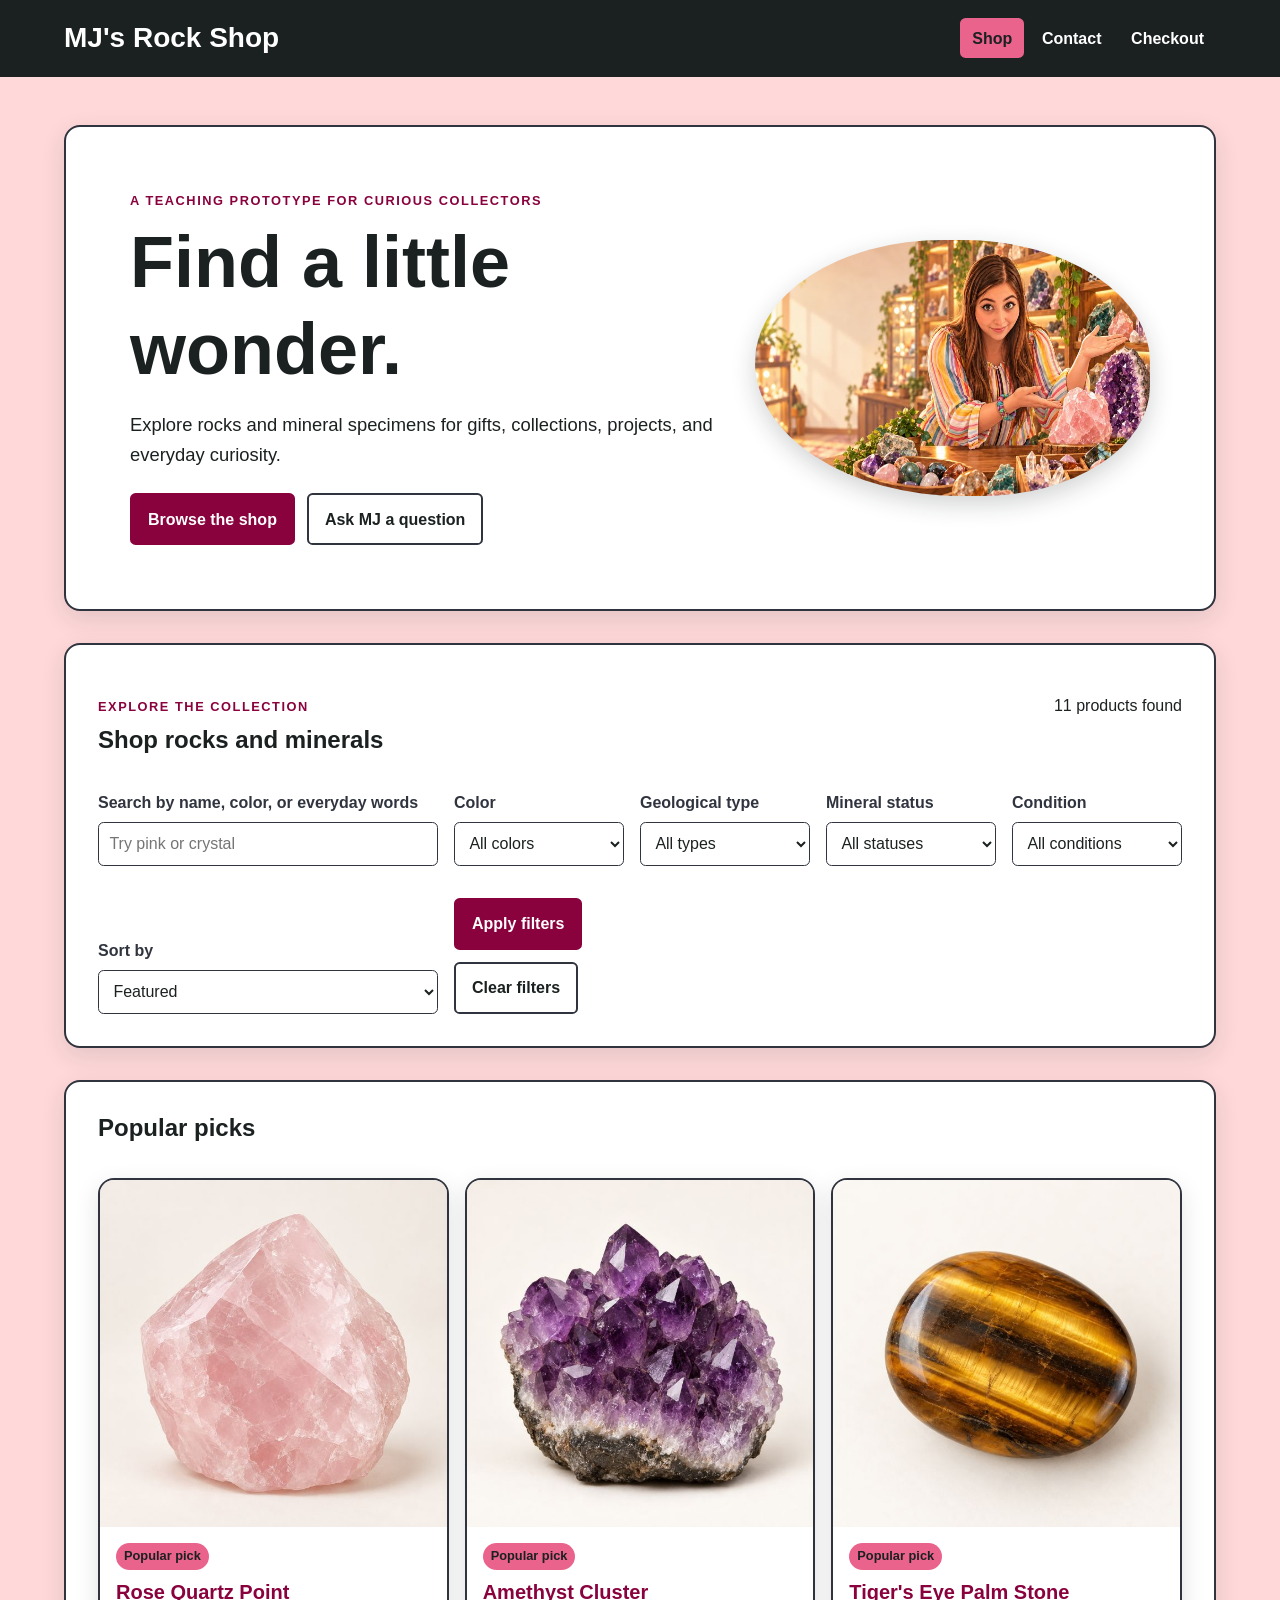
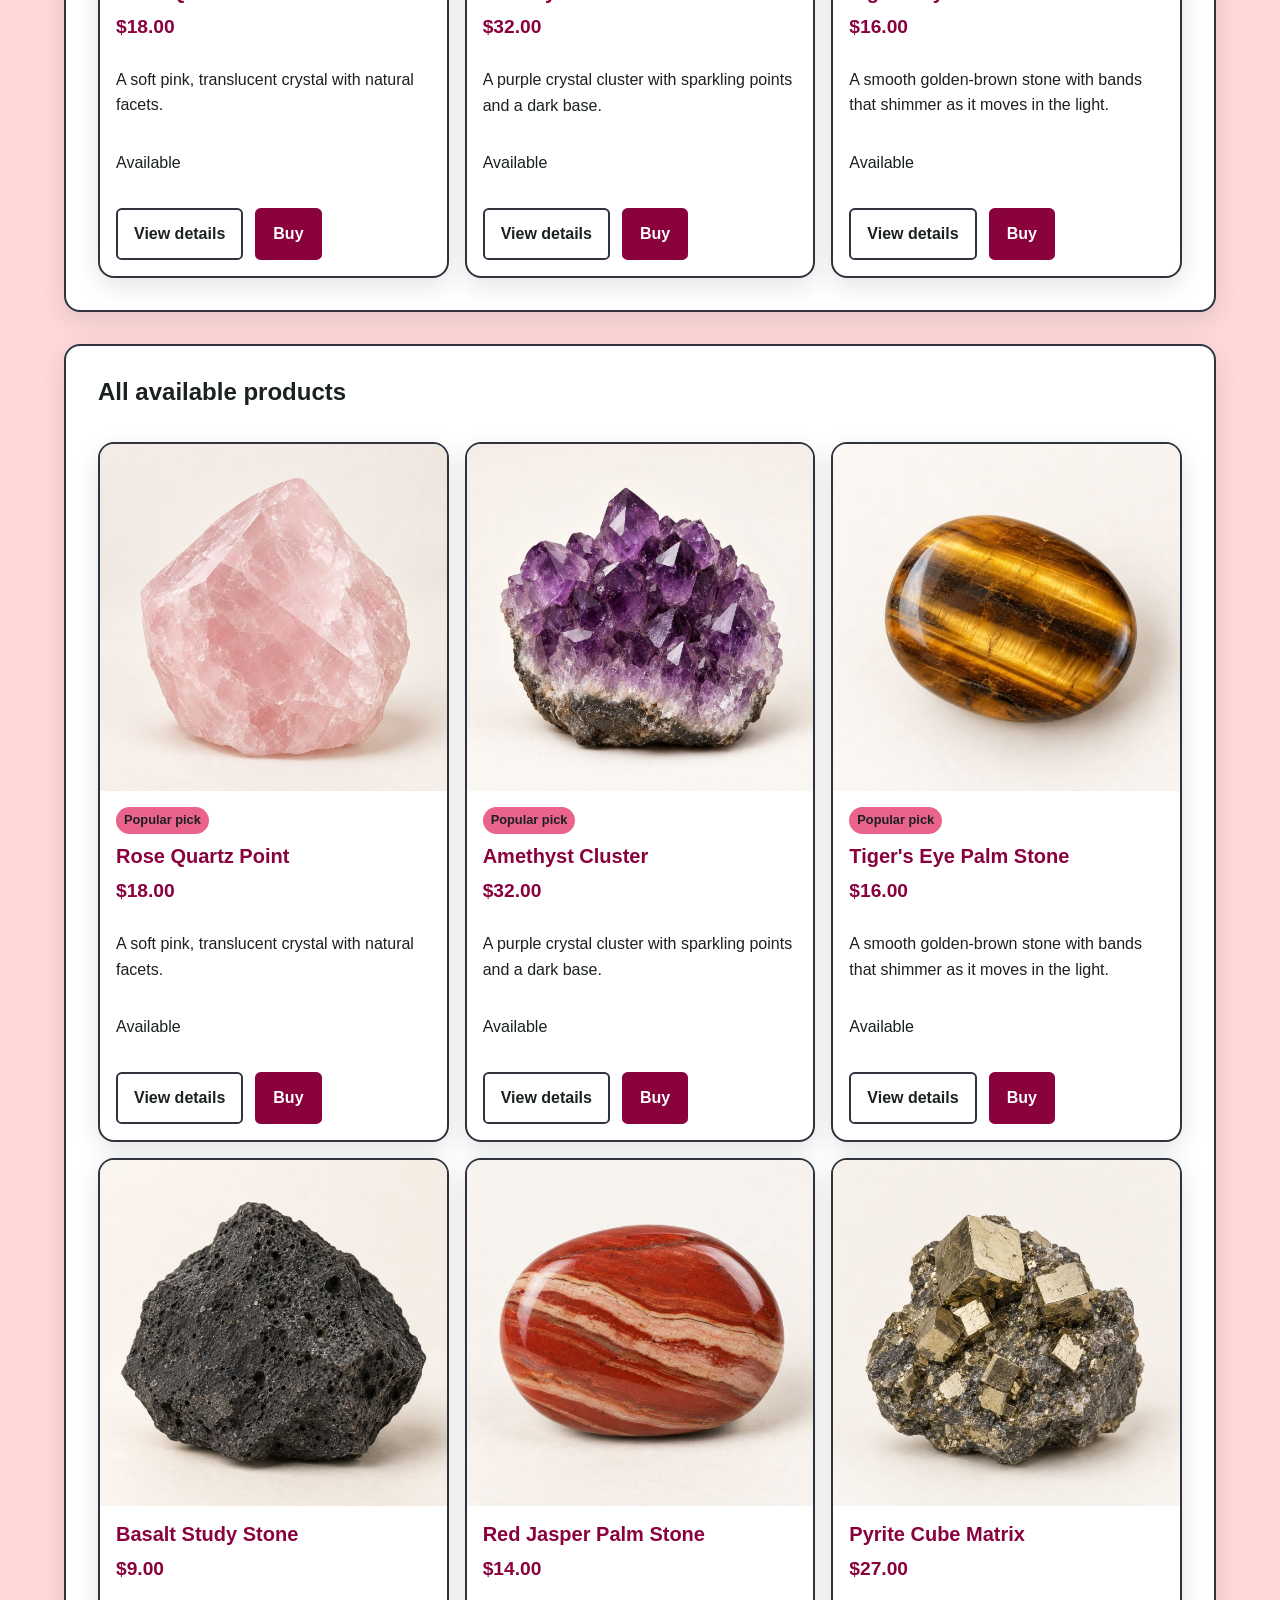
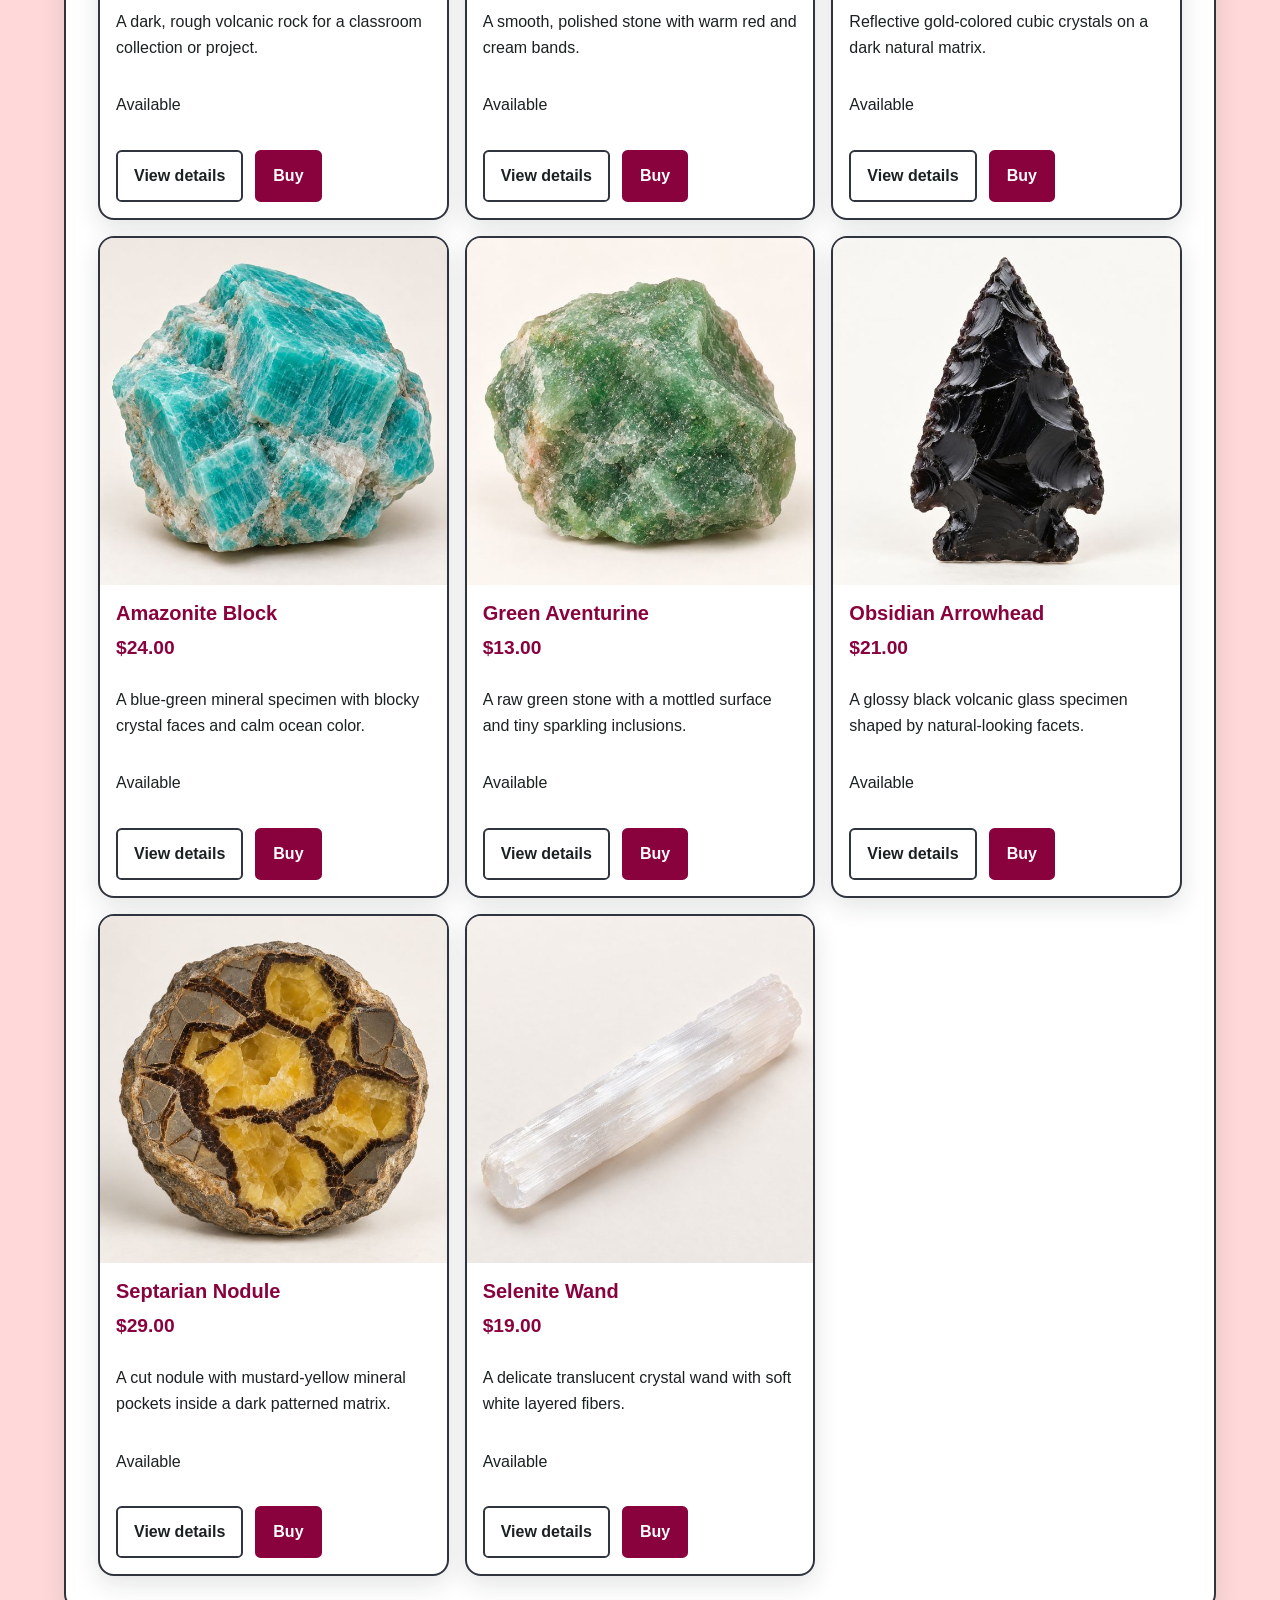
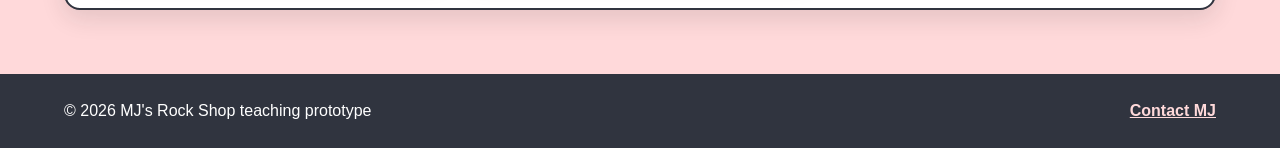
==== app/index.html @ b708318b "Version 1.0 check in Includes optimized images; squashed to avoid uploading unoptimized PNGs.  Co-au" ====
<!DOCTYPE html>
<html lang="en">
<head>
  <meta charset="UTF-8">
  <meta name="viewport" content="width=device-width, initial-scale=1.0">
  <meta name="description" content="MJ's Rock Shop teaching prototype.">
  <title>MJ's Rock Shop | Discover Something Solid</title>
  <link rel="stylesheet" href="css/styles.css">
</head>
<body>
  <a class="skip-link" href="#main-content">Skip to main content</a>
  <header class="site-header">
    <div class="header-inner">
      <a class="brand" href="index.html">MJ's Rock Shop</a>
      <nav class="site-nav" aria-label="Primary navigation">
        <ul>
          <li><a href="index.html" aria-current="page">Shop</a></li>
          <li><a href="contact.html">Contact</a></li>
          <li><a href="checkout.html">Checkout</a></li>
        </ul>
      </nav>
    </div>
  </header>

  <main id="main-content" class="main-content">
    <section class="hero" aria-labelledby="page-title">
      <div>
        <p class="eyebrow">A teaching prototype for curious collectors</p>
        <h1 id="page-title">Find a little wonder.</h1>
        <p class="lead">Explore rocks and mineral specimens for gifts, collections, projects, and everyday curiosity.</p>
        <div class="button-row">
          <a class="button" href="#catalog-preview">Browse the shop</a>
          <a class="button button-secondary" href="contact.html">Ask MJ a question</a>
        </div>
      </div>
      <img class="hero-art" src="assets/hero-mj-rock-shop.jpg" alt="A collection of colorful rocks and minerals from MJ's Rock Shop">
    </section>

    <section id="catalog" class="panel" aria-labelledby="catalog-title">
      <div class="catalog-heading">
        <div>
          <p class="eyebrow">Explore the collection</p>
          <h2 id="catalog-title">Shop rocks and minerals</h2>
        </div>
        <p id="result-count" aria-live="polite"></p>
      </div>

      <form id="catalog-controls" class="catalog-toolbar" role="search">
        <div class="field-group">
          <label for="search">Search by name, color, or everyday words</label>
          <input id="search" name="search" type="search" placeholder="Try pink or crystal">
        </div>
        <div class="field-group">
          <label for="color">Color</label>
          <select id="color" name="color"><option value="">All colors</option></select>
        </div>
        <div class="field-group">
          <label for="geological-type">Geological type</label>
          <select id="geological-type" name="geologicalType"><option value="">All types</option><option value="igneous">Igneous</option><option value="sedimentary">Sedimentary</option><option value="metamorphic">Metamorphic</option></select>
        </div>
        <div class="field-group">
          <label for="mineral-status">Mineral status</label>
          <select id="mineral-status" name="mineralStatus"><option value="">All statuses</option><option value="mineral">Mineral</option><option value="rock">Rock / not identified as mineral</option></select>
        </div>
        <div class="field-group">
          <label for="condition">Condition</label>
          <select id="condition" name="condition"><option value="">All conditions</option><option value="raw">Raw</option><option value="polished">Polished</option></select>
        </div>
        <div class="field-group">
          <label for="sort">Sort by</label>
          <select id="sort" name="sort"><option value="featured">Featured</option><option value="name-asc">Name: A to Z</option><option value="price-asc">Price: low to high</option><option value="price-desc">Price: high to low</option></select>
        </div>
        <div class="filter-actions">
          <button type="submit">Apply filters</button>
          <button id="clear-filters" class="button-secondary" type="button">Clear filters</button>
        </div>
      </form>
    </section>

    <section class="panel" aria-labelledby="featured-title">
      <div class="catalog-heading"><h2 id="featured-title">Popular picks</h2></div>
      <div id="featured-products" class="catalog-grid"></div>
    </section>

    <section class="panel" aria-labelledby="all-products-title">
      <div class="catalog-heading"><h2 id="all-products-title">All available products</h2></div>
      <div id="catalog-results" class="catalog-grid"></div>
      <div id="catalog-empty" class="empty-state" hidden></div>
    </section>
  </main>

  <script src="js/data.js"></script>
  <script src="js/app.js"></script>
  <script src="js/catalog.js"></script>

  <footer class="site-footer">
    <div class="site-footer-inner">
      <span>&copy; 2026 MJ's Rock Shop teaching prototype</span>
      <a href="contact.html">Contact MJ</a>
    </div>
  </footer>
</body>
</html>
---- app/css/styles.css ----
:root {
  --color-light-pink: #ffd9da;
  --color-pink: #ea638c;
  --color-deep-berry: #89023e;
  --color-slate: #30343f;
  --color-near-black: #1b2021;
  --color-white: #ffffff;
  --color-success: #176b3a;
  --color-error: #a61b1b;
  --color-warning: #785600;
  --shadow-soft: 0 0.5rem 1.5rem rgba(27, 32, 33, 0.12);
  --radius-small: 0.35rem;
  --radius-large: 1rem;
  --content-width: 72rem;
}

*,
*::before,
*::after {
  box-sizing: border-box;
}

html {
  font-size: 100%;
  scroll-behavior: smooth;
}

body {
  min-width: 18rem;
  margin: 0;
  background: var(--color-light-pink);
  color: var(--color-near-black);
  font-family: Arial, Helvetica, sans-serif;
  line-height: 1.6;
}

a {
  color: var(--color-deep-berry);
  font-weight: 700;
}

a:hover {
  color: var(--color-slate);
}

a:focus-visible,
button:focus-visible,
input:focus-visible,
select:focus-visible,
textarea:focus-visible {
  outline: 0.2rem solid var(--color-near-black);
  outline-offset: 0.2rem;
}

img {
  max-width: 100%;
  height: auto;
}

.skip-link {
  position: absolute;
  z-index: 10;
  top: -4rem;
  left: 1rem;
  padding: 0.65rem 1rem;
  background: var(--color-near-black);
  color: var(--color-white);
}

.skip-link:focus {
  top: 1rem;
}

.site-header {
  background: var(--color-near-black);
  color: var(--color-white);
}

.header-inner,
.main-content,
.site-footer-inner {
  width: min(100% - 2rem, var(--content-width));
  margin-inline: auto;
}

.header-inner {
  display: flex;
  align-items: center;
  justify-content: space-between;
  gap: 1.5rem;
  padding: 1rem 0;
}

.brand {
  color: var(--color-white);
  font-size: clamp(1.25rem, 3vw, 1.75rem);
  text-decoration: none;
}

.brand:hover {
  color: var(--color-light-pink);
}

.site-nav ul {
  display: flex;
  flex-wrap: wrap;
  gap: 0.35rem;
  margin: 0;
  padding: 0;
  list-style: none;
}

.site-nav a {
  display: inline-block;
  padding: 0.45rem 0.75rem;
  border-radius: var(--radius-small);
  color: var(--color-white);
  text-decoration: none;
}

.site-nav a:hover,
.site-nav a[aria-current="page"] {
  background: var(--color-pink);
  color: var(--color-near-black);
}

.main-content {
  min-height: calc(100vh - 10rem);
  padding: 3rem 0 4rem;
}

.eyebrow {
  margin: 0 0 0.5rem;
  color: var(--color-deep-berry);
  font-size: 0.8rem;
  font-weight: 700;
  letter-spacing: 0.12em;
  text-transform: uppercase;
}

h1,
h2,
h3 {
  line-height: 1.2;
}

h1 {
  max-width: 18ch;
  margin: 0 0 1rem;
  font-size: clamp(2.25rem, 6vw, 4.5rem);
}

h2 {
  margin-top: 0;
}

.lead {
  max-width: 46rem;
  font-size: 1.15rem;
}

.hero,
.panel,
.placeholder-card {
  border: 0.15rem solid var(--color-slate);
  border-radius: var(--radius-large);
  background: var(--color-white);
  box-shadow: var(--shadow-soft);
}

.catalog-toolbar {
  display: grid;
  grid-template-columns: 2fr repeat(4, 1fr);
  gap: 1rem;
  align-items: end;
}

.field-group {
  display: grid;
  gap: 0.35rem;
}

.field-group label {
  color: var(--color-slate);
  font-weight: 700;
}

.field-group input,
.field-group select {
  width: 100%;
  min-height: 2.75rem;
  padding: 0.5rem 0.65rem;
  border: 0.12rem solid var(--color-slate);
  border-radius: var(--radius-small);
  background: var(--color-white);
  color: var(--color-near-black);
  font: inherit;
}

.form-grid {
  display: grid;
  grid-template-columns: repeat(2, 1fr);
  gap: 1rem;
}

.form-grid .full-width {
  grid-column: 1 / -1;
}

.field-group textarea {
  width: 100%;
  min-height: 8rem;
  padding: 0.5rem 0.65rem;
  border: 0.12rem solid var(--color-slate);
  border-radius: var(--radius-small);
  background: var(--color-white);
  color: var(--color-near-black);
  font: inherit;
  resize: vertical;
}

.required-note {
  color: var(--color-slate);
  font-size: 0.9rem;
}

.field-error {
  margin: 0;
  color: var(--color-error);
  font-size: 0.9rem;
  font-weight: 700;
}

.input-error {
  border-color: var(--color-error) !important;
}

.form-status {
  margin: 1rem 0;
  padding: 1rem;
  border-left: 0.4rem solid var(--color-success);
  background: #dff3e7;
}

.form-status.error {
  border-left-color: var(--color-error);
  background: #fde5e5;
}

.filter-actions {
  display: flex;
  flex-wrap: wrap;
  gap: 0.75rem;
  margin-top: 1rem;
}

.catalog-heading {
  display: flex;
  flex-wrap: wrap;
  align-items: baseline;
  justify-content: space-between;
  gap: 1rem;
  margin-bottom: 1rem;
}

.catalog-grid {
  display: grid;
  grid-template-columns: repeat(3, 1fr);
  gap: 1rem;
}

.product-card {
  display: flex;
  flex-direction: column;
  overflow: hidden;
  border: 0.15rem solid var(--color-slate);
  border-radius: var(--radius-large);
  background: var(--color-white);
  box-shadow: var(--shadow-soft);
}

.product-card img {
  display: block;
  width: 100%;
  aspect-ratio: 1;
  object-fit: cover;
}

.product-card-content {
  display: flex;
  flex: 1;
  flex-direction: column;
  padding: 1rem;
}

.product-card h3 {
  margin: 0;
  font-size: 1.25rem;
}

.product-card h3 a {
  text-decoration: none;
}

.product-card .price {
  margin: 0.5rem 0;
  color: var(--color-deep-berry);
  font-size: 1.2rem;
  font-weight: 700;
}

.product-card .button-row {
  margin-top: auto;
  padding-top: 1rem;
}

.badge {
  display: inline-block;
  width: fit-content;
  margin-bottom: 0.65rem;
  padding: 0.2rem 0.5rem;
  border-radius: 99rem;
  background: var(--color-pink);
  color: var(--color-near-black);
  font-size: 0.8rem;
  font-weight: 700;
}

.unavailable {
  color: var(--color-error);
  font-weight: 700;
}

.empty-state {
  padding: 2rem;
  border: 0.15rem dashed var(--color-slate);
  border-radius: var(--radius-large);
  background: var(--color-white);
  text-align: center;
}

.detail-layout {
  display: grid;
  grid-template-columns: minmax(0, 1fr) minmax(0, 1.2fr);
  gap: 2rem;
  align-items: start;
}

.detail-image {
  width: 100%;
  border: 0.15rem solid var(--color-slate);
  border-radius: var(--radius-large);
}

.detail-price {
  color: var(--color-deep-berry);
  font-size: 1.5rem;
  font-weight: 700;
}

.characteristics {
  width: 100%;
  border-collapse: collapse;
  margin: 1.5rem 0;
}

.characteristics th,
.characteristics td {
  padding: 0.65rem;
  border-bottom: 0.1rem solid var(--color-slate);
  text-align: left;
  vertical-align: top;
}

.characteristics th {
  width: 35%;
  color: var(--color-slate);
}

.warning {
  margin: 1rem 0;
  padding: 1rem;
  border-left: 0.4rem solid var(--color-warning);
  background: #fff4c2;
}

.steps {
  display: grid;
  grid-template-columns: repeat(5, 1fr);
  gap: 0.5rem;
  margin: 0 0 1.5rem;
  padding: 0;
  list-style: none;
}

.steps li {
  padding: 0.6rem;
  border-bottom: 0.3rem solid var(--color-slate);
  color: var(--color-slate);
  font-size: 0.9rem;
  text-align: center;
}

.steps li.current {
  border-bottom-color: var(--color-deep-berry);
  color: var(--color-deep-berry);
  font-weight: 700;
}

.checkout-product {
  display: grid;
  grid-template-columns: 8rem 1fr;
  gap: 1rem;
  align-items: center;
  margin-bottom: 1.5rem;
  padding: 1rem;
  border: 0.12rem solid var(--color-slate);
  border-radius: var(--radius-small);
}

.checkout-product img {
  width: 8rem;
  aspect-ratio: 1;
  object-fit: cover;
  border-radius: var(--radius-small);
}

.radio-grid {
  display: grid;
  grid-template-columns: repeat(2, 1fr);
  gap: 0.75rem;
}

.radio-option {
  display: flex;
  gap: 0.6rem;
  align-items: flex-start;
  padding: 0.8rem;
  border: 0.12rem solid var(--color-slate);
  border-radius: var(--radius-small);
}

.radio-option input {
  margin-top: 0.3rem;
  accent-color: var(--color-deep-berry);
}

.checkout-section[hidden],
.confirmation[hidden] {
  display: none;
}

.confirmation {
  border: 0.2rem solid var(--color-success);
  border-radius: var(--radius-large);
  background: #dff3e7;
  padding: 1.5rem;
}

.visually-hidden {
  position: absolute;
  width: 1px;
  height: 1px;
  padding: 0;
  margin: -1px;
  overflow: hidden;
  clip: rect(0, 0, 0, 0);
  white-space: nowrap;
  border: 0;
}

.hero {
  display: grid;
  grid-template-columns: 1.5fr 1fr;
  gap: 2rem;
  align-items: center;
  padding: clamp(1.5rem, 5vw, 4rem);
}

.hero-art {
  min-height: 16rem;
  border-radius: 50% 50% 45% 55%;
  background: var(--color-deep-berry) url("../assets/hero-mj-rock-shop.png") center / cover no-repeat;
  box-shadow: 0 0.5rem 1.5rem rgba(27, 32, 33, 0.2);
}

.button,
button {
  display: inline-block;
  border: 0.15rem solid var(--color-deep-berry);
  border-radius: var(--radius-small);
  background: var(--color-deep-berry);
  color: var(--color-white);
  cursor: pointer;
  font: inherit;
  font-weight: 700;
  padding: 0.7rem 1rem;
  text-decoration: none;
}

.button:hover,
button:hover {
  border-color: var(--color-near-black);
  background: var(--color-near-black);
  color: var(--color-white);
}

.button-secondary {
  border-color: var(--color-slate);
  background: var(--color-white);
  color: var(--color-near-black);
}

.button-secondary:hover {
  background: var(--color-light-pink);
  color: var(--color-near-black);
}

.button-row {
  display: flex;
  flex-wrap: wrap;
  gap: 0.75rem;
  margin-top: 1.5rem;
}

.panel {
  margin-top: 2rem;
  padding: clamp(1.25rem, 4vw, 2rem);
}

.placeholder-grid {
  display: grid;
  grid-template-columns: repeat(3, 1fr);
  gap: 1rem;
}

.placeholder-card {
  min-height: 10rem;
  padding: 1.25rem;
}

.placeholder-card h3 {
  margin-top: 0;
  color: var(--color-deep-berry);
}

.notice {
  margin-top: 1rem;
  padding: 1rem;
  border-left: 0.4rem solid var(--color-deep-berry);
  background: var(--color-light-pink);
}

.site-footer {
  background: var(--color-slate);
  color: var(--color-white);
}

.site-footer-inner {
  display: flex;
  flex-wrap: wrap;
  justify-content: space-between;
  gap: 1rem;
  padding: 1.5rem 0;
}

.site-footer a {
  color: var(--color-light-pink);
}

@media (max-width: 45rem) {
  .header-inner,
  .site-footer-inner {
    align-items: flex-start;
    flex-direction: column;
  }

  .hero,
  .placeholder-grid,
  .catalog-grid,
  .detail-layout {
    grid-template-columns: 1fr;
  }

  .catalog-toolbar {
    grid-template-columns: 1fr;
  }

  .form-grid {
    grid-template-columns: 1fr;
  }

  .steps {
    grid-template-columns: 1fr;
  }

  .radio-grid,
  .checkout-product {
    grid-template-columns: 1fr;
  }

  .checkout-product img {
    width: 100%;
    max-width: 12rem;
  }

  .form-grid .full-width {
    grid-column: auto;
  }

  .hero-art {
    min-height: 10rem;
  }
}

@media (prefers-reduced-motion: reduce) {
  html {
    scroll-behavior: auto;
  }
}
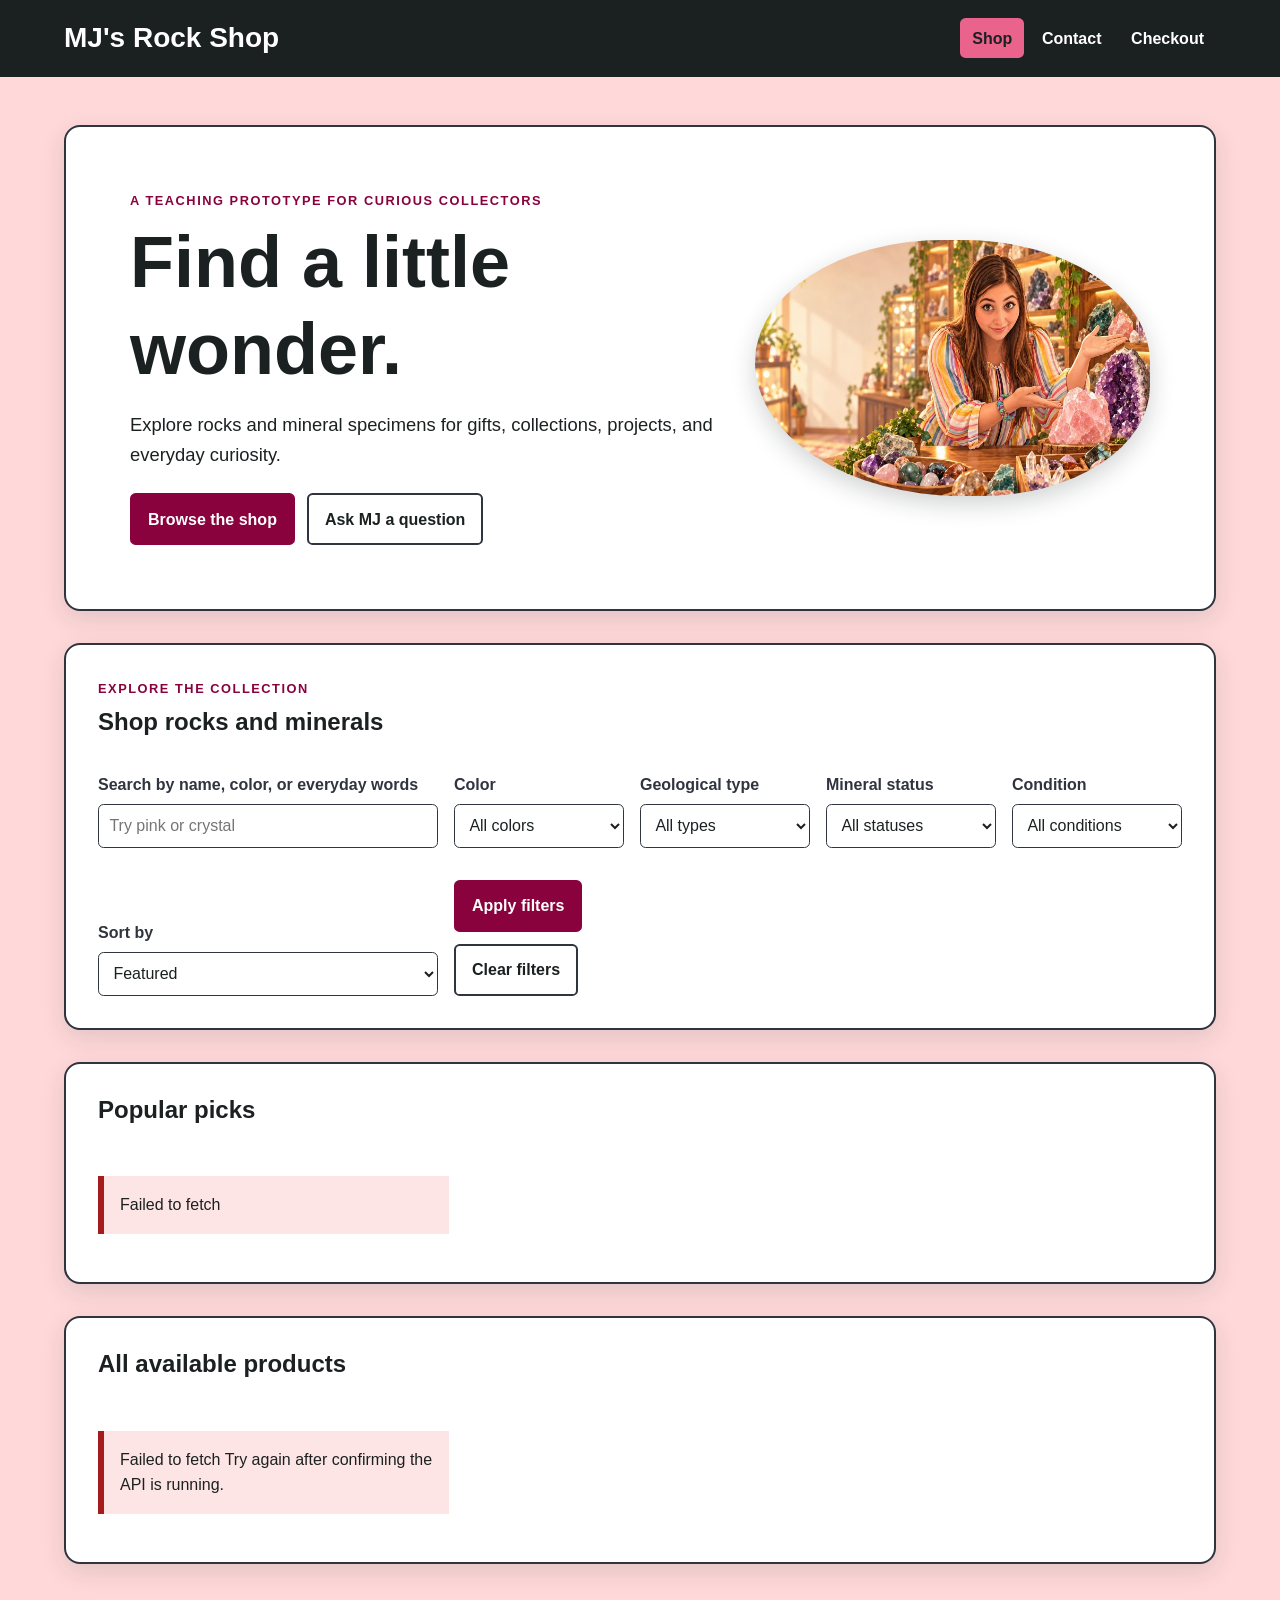
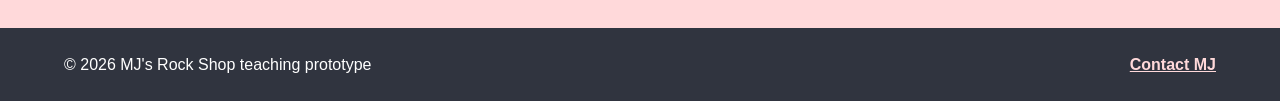
==== commit 7bb5a01f: "2.0 branch files through milestone 4 Co-authored-by: Copilot <223556219+Copilot@users.noreply.github" ====
--- a/app/index.html
+++ b/app/index.html
@@ -89,7 +89,6 @@
     </section>
   </main>
 
-  <script src="js/data.js"></script>
   <script src="js/app.js"></script>
   <script src="js/catalog.js"></script>
 
